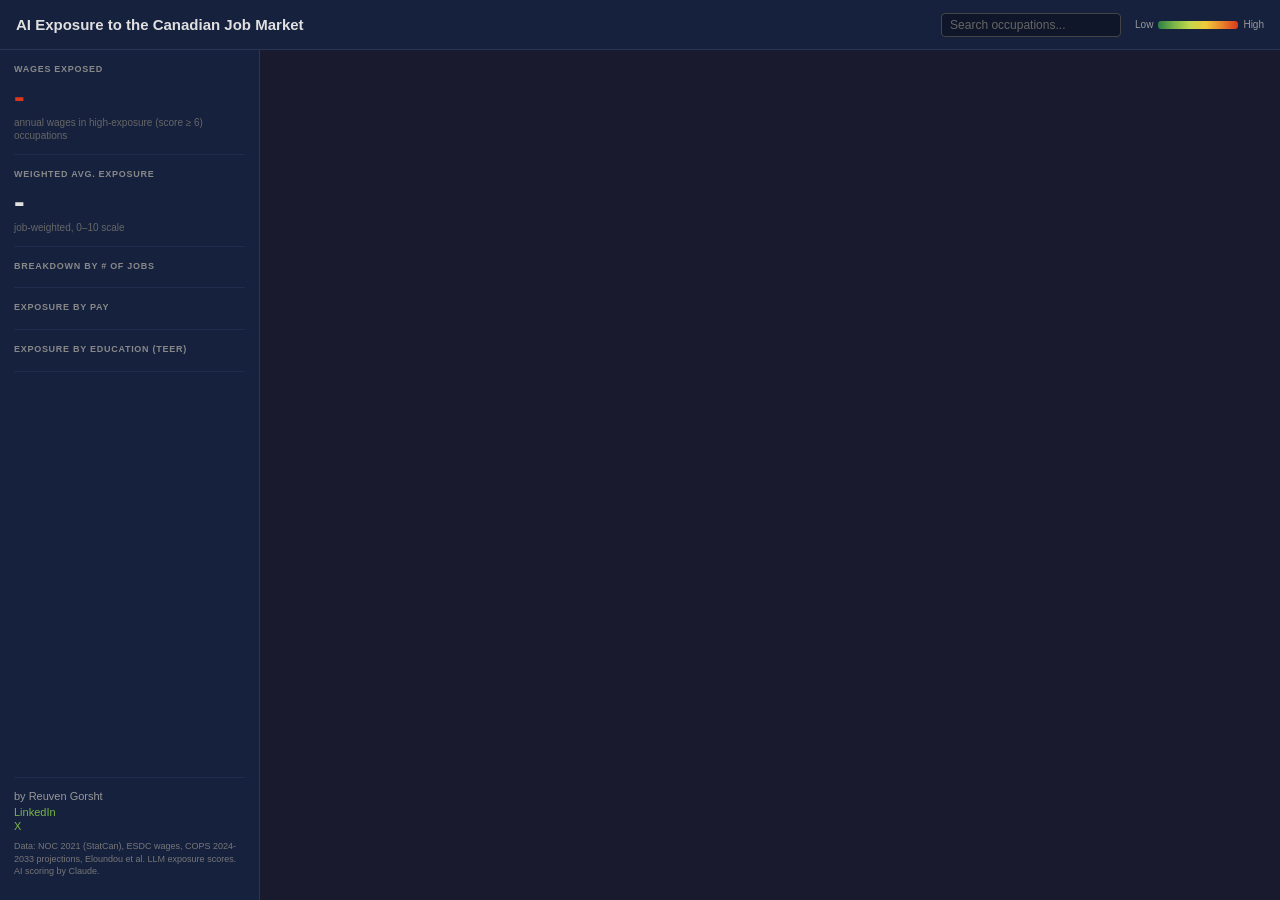
==== site/index.html @ a84623d9 "Remove total jobs stat and timeline filter Co-Authored-By: Claude Opus 4.6 (1M context) <noreply@ant" ====
<!DOCTYPE html>
<html lang="en">
<head>
    <meta charset="UTF-8">
    <meta name="viewport" content="width=device-width, initial-scale=1.0">
    <title>AI Exposure to the Canadian Job Market</title>
    <link rel="stylesheet" href="style.css">
    <script src="https://d3js.org/d3.v7.min.js"></script>
</head>
<body>
    <header>
        <h1>AI Exposure to the Canadian Job Market</h1>
        <div class="controls">
            <div class="search-group">
                <input type="text" id="search" placeholder="Search occupations..." autocomplete="off">
                <div id="search-results" class="search-results"></div>
            </div>
            <div class="legend">
                <span class="legend-label">Low</span>
                <div class="legend-gradient"></div>
                <span class="legend-label">High</span>
            </div>
        </div>
    </header>
    <div class="main-layout">
        <aside id="sidebar" class="sidebar">
            <div class="sidebar-section">
                <div class="stat-label">WAGES EXPOSED</div>
                <div class="stat-big stat-red" id="stat-wages">-</div>
                <div class="stat-sub" id="stat-wages-sub">annual wages in high-exposure (score &ge; 6) occupations</div>
            </div>
            <div class="sidebar-section">
                <div class="stat-label">WEIGHTED AVG. EXPOSURE</div>
                <div class="stat-big" id="stat-avg">-</div>
                <div class="stat-sub">job-weighted, 0&ndash;10 scale</div>
            </div>
            <div class="sidebar-section">
                <div class="stat-label">BREAKDOWN BY # OF JOBS</div>
                <div id="breakdown"></div>
            </div>
            <div class="sidebar-section">
                <div class="stat-label">EXPOSURE BY PAY</div>
                <div id="exposure-pay"></div>
            </div>
            <div class="sidebar-section">
                <div class="stat-label">EXPOSURE BY EDUCATION (TEER)</div>
                <div id="exposure-teer"></div>
            </div>
            <div class="sidebar-footer">
                <div class="footer-author">by Reuven Gorsht</div>
                <div class="footer-links">
                    <a href="https://www.linkedin.com/in/rgorsht/" target="_blank" rel="noopener">LinkedIn</a>
                    <a href="https://x.com/reuvengorsht" target="_blank" rel="noopener">X</a>
                </div>
                <div class="footer-sources">Data: NOC 2021 (StatCan), ESDC wages, COPS 2024-2033 projections, Eloundou et al. LLM exposure scores. AI scoring by Claude.</div>
            </div>
        </aside>
        <div id="treemap"></div>
    </div>
    <div id="tooltip" class="tooltip"></div>
    <script>
        const sidebarW = 260;
        const headerH = 50;
        // Measure actual container size to avoid overflow
        function getTreemapSize() {
            const container = document.getElementById("treemap");
            return {
                w: container.clientWidth || (window.innerWidth - sidebarW - 1),
                h: container.clientHeight || (window.innerHeight - headerH)
            };
        }
        let { w: width, h: height } = getTreemapSize();

        const colorScale = d3.scaleSequential()
            .domain([0, 10])
            .interpolator(d3.interpolateRgbBasis(["#2d7d46", "#7ab648", "#c4d84a", "#f0c93a", "#e8842a", "#d9381e"]));

        const fmt = d3.format("$,.0f");
        const fmtB = v => {
            if (v >= 1e12) return "$" + (v/1e12).toFixed(1) + "T";
            if (v >= 1e9) return "$" + (v/1e9).toFixed(1) + "B";
            if (v >= 1e6) return "$" + (v/1e6).toFixed(0) + "M";
            return "$" + d3.format(",.0f")(v);
        };
        const fmtM = v => {
            if (v >= 1e6) return (v/1e6).toFixed(1) + "M";
            if (v >= 1e3) return (v/1e3).toFixed(0) + "K";
            return v.toString();
        };
        const pct = d3.format(".0%");

        const tooltip = d3.select("#tooltip");
        const timelineLabels = {"0-2yr": "0-2 years", "2-3yr": "2-3 years", "3+yr": "3+ years"};
        const teerLabels = {
            1: "University degree",
            2: "College/apprentice 2yr+",
            3: "College/apprentice <2yr",
            4: "High school",
            5: "No formal education"
        };
        const payBuckets = [
            { label: "<$35K", min: 0, max: 35000 },
            { label: "$35\u201350K", min: 35000, max: 50000 },
            { label: "$50\u201375K", min: 50000, max: 75000 },
            { label: "$75\u2013100K", min: 75000, max: 100000 },
            { label: "$100K+", min: 100000, max: Infinity },
        ];

        let allData = [];
        let totalPayrollAll = 0;  // computed once from full dataset
        let totalJobsAll = 0;
        let activeTimeline = "all";
        let highlightedNoc = null;

        function buildTooltipHtml(dd) {
            const empStr = dd.employment ? fmtM(dd.employment) + " workers" : "";
            return `
                <strong>${dd.title}</strong><br>
                <span class="tt-dim">NOC ${dd.noc}${empStr ? " \u00b7 " + empStr : ""}</span><br>
                AI Exposure: <strong>${dd.ai_score}/10</strong><br>
                ${dd.ai_rationale ? `<span class="tt-dim">${dd.ai_rationale}</span><br>` : ""}
                AI Impact Timeline: <strong>${timelineLabels[dd.timeline] || dd.timeline}</strong><br>
                <span class="tt-dim">LLM Exposure \u2014
                    \u03b1 (LLM alone): ${pct(dd.alpha || 0)}
                    \u03b2 (LLM + tools): ${pct(dd.beta || 0)}
                    \u03b3 (LLM + full tooling): ${pct(dd.gamma || 0)}</span><br>
                ${dd.outlook ? `Demand Outlook: ${dd.outlook}<br>` : ""}
                Median Wage: ${dd.wage_median ? fmt(dd.wage_median) : "N/A"}<br>
                <span class="tt-dim">Range: ${dd.wage_low ? fmt(dd.wage_low) : "?"} \u2013 ${dd.wage_high ? fmt(dd.wage_high) : "?"}</span>
            `;
        }

        function updateSidebar(data) {
            const withEmp = data.filter(d => d.employment);
            const totalJobs = d3.sum(withEmp, d => d.employment);
            const weightedAvg = totalJobs > 0
                ? d3.sum(withEmp, d => d.employment * d.ai_score) / totalJobs
                : 0;

            // Wages exposed (score >= 6), % always relative to total Canadian payroll
            const highExp = withEmp.filter(d => d.ai_score >= 6 && d.wage_median);
            const wagesExposed = d3.sum(highExp, d => d.employment * d.wage_median);
            const wagesPct = totalPayrollAll > 0 ? (wagesExposed / totalPayrollAll * 100).toFixed(0) : 0;

            document.getElementById("stat-wages").textContent = fmtB(wagesExposed);
            document.getElementById("stat-wages-sub").innerHTML =
                `<span class="stat-highlight">${wagesPct}% of total Canadian payroll</span><br>in high-exposure (score \u2265 6) occupations`;

            document.getElementById("stat-jobs").textContent = fmtM(totalJobs);

            const avgEl = document.getElementById("stat-avg");
            avgEl.textContent = weightedAvg.toFixed(1);
            avgEl.style.color = colorScale(weightedAvg);

            // Breakdown by # of jobs
            const breakdownEl = document.getElementById("breakdown");
            breakdownEl.innerHTML = "";
            const levels = [
                { label: "Minimal (0-1)", min: 0, max: 1.5, color: "#2d7d46" },
                { label: "Low (2-3)", min: 1.5, max: 3.5, color: "#7ab648" },
                { label: "Moderate (4-5)", min: 3.5, max: 5.5, color: "#c4d84a" },
                { label: "High (6-7)", min: 5.5, max: 7.5, color: "#e8842a" },
                { label: "Very high (8-10)", min: 7.5, max: 10.5, color: "#d9381e" },
            ];
            levels.forEach(l => {
                const jobs = d3.sum(withEmp.filter(d => d.ai_score >= l.min && d.ai_score < l.max), d => d.employment);
                const pctVal = totalJobs > 0 ? (jobs / totalJobs * 100).toFixed(0) : 0;
                const row = document.createElement("div");
                row.className = "breakdown-row";
                row.innerHTML = `<span class="bd-dot" style="background:${l.color}"></span>
                    <span class="bd-label">${l.label}</span>
                    <span class="bd-value">${fmtM(jobs)}</span>
                    <span class="bd-pct">${pctVal}%</span>`;
                breakdownEl.appendChild(row);
            });

            // Exposure by pay
            const payEl = document.getElementById("exposure-pay");
            payEl.innerHTML = "";
            payBuckets.forEach(b => {
                const bucket = withEmp.filter(d => d.wage_median && d.wage_median >= b.min && d.wage_median < b.max);
                const bJobs = d3.sum(bucket, d => d.employment);
                const avg = bJobs > 0 ? d3.sum(bucket, d => d.employment * d.ai_score) / bJobs : 0;
                const row = document.createElement("div");
                row.className = "bar-row";
                row.innerHTML = `<span class="bar-label">${b.label}</span>
                    <div class="bar-track"><div class="bar-fill" style="width:${avg*10}%;background:${colorScale(avg)}"></div></div>
                    <span class="bar-value">${avg.toFixed(1)}</span>`;
                payEl.appendChild(row);
            });

            // Exposure by TEER (no management/0)
            const teerEl = document.getElementById("exposure-teer");
            teerEl.innerHTML = "";
            [1, 2, 3, 4, 5].forEach(t => {
                const bucket = withEmp.filter(d => d.teer === t);
                const bJobs = d3.sum(bucket, d => d.employment);
                const avg = bJobs > 0 ? d3.sum(bucket, d => d.employment * d.ai_score) / bJobs : 0;
                const row = document.createElement("div");
                row.className = "bar-row";
                row.innerHTML = `<span class="bar-label">${teerLabels[t]}</span>
                    <div class="bar-track"><div class="bar-fill" style="width:${avg*10}%;background:${colorScale(avg)}"></div></div>
                    <span class="bar-value">${avg.toFixed(1)}</span>`;
                teerEl.appendChild(row);
            });
        }

        function render(data) {
            d3.select("#treemap").selectAll("*").remove();
            updateSidebar(data);

            // Re-measure container to avoid overflow
            const size = getTreemapSize();
            width = size.w;
            height = size.h;

            if (data.length === 0) {
                d3.select("#treemap").append("p")
                    .attr("class", "empty-msg")
                    .text("No occupations match this filter.");
                return;
            }

            const grouped = d3.group(data, d => d.broad_category_name);
            const root = d3.hierarchy({
                name: "All Occupations",
                children: Array.from(grouped, ([key, values]) => ({
                    name: key,
                    children: values
                }))
            })
            .sum(d => d.employment || 1000)
            .sort((a, b) => b.value - a.value);

            d3.treemap()
                .size([width, height])
                .padding(1)
                .paddingTop(18)
                .round(true)(root);

            const svg = d3.select("#treemap")
                .append("svg")
                .attr("width", width)
                .attr("height", height);

            const groups = svg.selectAll("g.group")
                .data(root.children)
                .join("g")
                .attr("class", "group");

            groups.append("rect")
                .attr("x", d => d.x0)
                .attr("y", d => d.y0)
                .attr("width", d => d.x1 - d.x0)
                .attr("height", d => d.y1 - d.y0)
                .attr("fill", "none")
                .attr("stroke", "#333")
                .attr("stroke-width", 1.5);

            groups.append("text")
                .attr("x", d => d.x0 + 3)
                .attr("y", d => d.y0 + 13)
                .text(d => {
                    const w = d.x1 - d.x0;
                    if (w < 60) return "";
                    const maxChars = Math.floor(w / 6);
                    const name = d.data.name;
                    return name.length > maxChars ? name.slice(0, maxChars - 1) + "\u2026" : name;
                })
                .attr("class", "group-label");

            const leaves = svg.selectAll("g.leaf")
                .data(root.leaves())
                .join("g")
                .attr("class", "leaf")
                .attr("transform", d => `translate(${d.x0},${d.y0})`);

            leaves.append("rect")
                .attr("id", d => `tile-${d.data.noc}`)
                .attr("width", d => d.x1 - d.x0)
                .attr("height", d => d.y1 - d.y0)
                .attr("fill", d => colorScale(d.data.ai_score))
                .attr("stroke", "#fff")
                .attr("stroke-width", d => d.data.noc === highlightedNoc ? 3 : 0.5)
                .on("mouseover", (event, d) => {
                    tooltip.style("display", "block").html(buildTooltipHtml(d.data));
                })
                .on("mousemove", (event) => {
                    const ttNode = tooltip.node();
                    const ttW = ttNode.offsetWidth || 420;
                    const ttH = ttNode.offsetHeight || 200;
                    const winW = window.innerWidth;
                    const winH = window.innerHeight;

                    let left = event.pageX + 15;
                    let top = event.pageY - 10;

                    // Flip left if tooltip would go off right edge
                    if (left + ttW > winW - 10) {
                        left = event.pageX - ttW - 15;
                    }
                    // Flip up if tooltip would go off bottom edge
                    if (top + ttH > winH - 10) {
                        top = event.pageY - ttH - 10;
                    }

                    tooltip
                        .style("left", left + "px")
                        .style("top", top + "px");
                })
                .on("mouseout", () => {
                    tooltip.style("display", "none");
                });

            leaves.append("text")
                .attr("x", 3)
                .attr("y", 12)
                .text(d => {
                    const w = d.x1 - d.x0;
                    const h = d.y1 - d.y0;
                    if (w < 36 || h < 14) return "";
                    const maxChars = Math.floor(w / 6);
                    const title = d.data.title;
                    return title.length > maxChars ? title.slice(0, maxChars - 1) + "\u2026" : title;
                })
                .attr("class", "tile-label");

            if (highlightedNoc) {
                const tile = d3.select(`#tile-${highlightedNoc}`);
                if (!tile.empty()) {
                    tile.attr("stroke", "#fff").attr("stroke-width", 3);
                    const leaf = tile.datum();
                    if (leaf) {
                        tooltip.style("display", "block")
                            .html(buildTooltipHtml(leaf.data))
                            .style("left", ((leaf.x0 + leaf.x1) / 2 + sidebarW + 15) + "px")
                            .style("top", ((leaf.y0 + leaf.y1) / 2 + headerH + 10) + "px");
                    }
                }
            }
        }

        function updateView() {
            const filtered = activeTimeline === "all"
                ? allData
                : allData.filter(d => d.timeline === activeTimeline);
            render(filtered);
        }

        // Filter buttons
        document.querySelectorAll(".filter-btn").forEach(btn => {
            btn.addEventListener("click", () => {
                document.querySelectorAll(".filter-btn").forEach(b => b.classList.remove("active"));
                btn.classList.add("active");
                activeTimeline = btn.dataset.timeline;
                highlightedNoc = null;
                updateView();
            });
        });

        // Search
        const searchInput = document.getElementById("search");
        const searchResults = document.getElementById("search-results");

        searchInput.addEventListener("input", () => {
            const q = searchInput.value.trim().toLowerCase();
            searchResults.innerHTML = "";
            if (q.length < 2) { searchResults.style.display = "none"; return; }

            const matches = allData
                .filter(d => d.title.toLowerCase().includes(q) || d.noc.includes(q))
                .slice(0, 10);
            if (matches.length === 0) { searchResults.style.display = "none"; return; }

            matches.forEach(d => {
                const div = document.createElement("div");
                div.className = "search-result-item";
                div.innerHTML = `<span class="sr-title">${d.title}</span> <span class="sr-meta">NOC ${d.noc} \u00b7 ${d.ai_score}/10 \u00b7 ${timelineLabels[d.timeline] || d.timeline}</span>`;
                div.addEventListener("click", () => {
                    highlightedNoc = d.noc;
                    searchInput.value = d.title;
                    searchResults.style.display = "none";
                    document.querySelectorAll(".filter-btn").forEach(b => b.classList.remove("active"));
                    document.querySelector('[data-timeline="all"]').classList.add("active");
                    activeTimeline = "all";
                    updateView();
                });
                searchResults.appendChild(div);
            });
            searchResults.style.display = "block";
        });

        document.addEventListener("click", (e) => {
            if (!e.target.closest(".search-group")) searchResults.style.display = "none";
        });

        searchInput.addEventListener("keydown", (e) => {
            if (e.key === "Escape") {
                searchInput.value = "";
                searchResults.style.display = "none";
                highlightedNoc = null;
                tooltip.style("display", "none");
                updateView();
            }
        });

        d3.json("data.json").then(data => {
            allData = data;
            // Compute global totals once from full dataset
            const withEmp = data.filter(d => d.employment);
            totalPayrollAll = d3.sum(withEmp.filter(d => d.wage_median), d => d.employment * d.wage_median);
            totalJobsAll = d3.sum(withEmp, d => d.employment);
            render(data);
        });
    </script>
</body>
</html>
---- site/style.css ----
* {
    margin: 0;
    padding: 0;
    box-sizing: border-box;
}

body {
    font-family: -apple-system, BlinkMacSystemFont, "Segoe UI", Roboto, sans-serif;
    background: #1a1a2e;
    color: #e0e0e0;
    overflow: hidden;
}

/* Header */
header {
    padding: 8px 16px;
    background: #16213e;
    display: flex;
    align-items: center;
    gap: 14px;
    height: 50px;
    border-bottom: 1px solid #2a3555;
}

h1 {
    font-size: 15px;
    font-weight: 600;
    white-space: nowrap;
}

.controls {
    display: flex;
    align-items: center;
    gap: 14px;
    margin-left: auto;
}

/* Search */
.search-group {
    position: relative;
}

#search {
    width: 180px;
    padding: 4px 8px;
    font-size: 12px;
    border: 1px solid #444;
    border-radius: 4px;
    background: #0f1629;
    color: #e0e0e0;
    outline: none;
    transition: border-color 0.15s;
}

#search:focus { border-color: #2d7d46; }
#search::placeholder { color: #666; }

.search-results {
    display: none;
    position: absolute;
    top: 100%;
    left: 0;
    width: 340px;
    max-height: 300px;
    overflow-y: auto;
    background: #16213e;
    border: 1px solid #444;
    border-radius: 6px;
    margin-top: 4px;
    z-index: 200;
    box-shadow: 0 8px 24px rgba(0,0,0,0.5);
}

.search-result-item {
    padding: 7px 10px;
    cursor: pointer;
    border-bottom: 1px solid #1a2744;
    transition: background 0.1s;
}
.search-result-item:last-child { border-bottom: none; }
.search-result-item:hover { background: #1e3054; }
.sr-title { display: block; font-size: 12px; color: #e0e0e0; }
.sr-meta { font-size: 10px; color: #888; }

/* Filters */
.filter-group {
    display: flex;
    align-items: center;
    gap: 4px;
}

.filter-label {
    font-size: 11px;
    color: #999;
    margin-right: 2px;
    white-space: nowrap;
}

.filter-btn {
    padding: 3px 8px;
    font-size: 11px;
    border: 1px solid #444;
    border-radius: 4px;
    background: transparent;
    color: #999;
    cursor: pointer;
    transition: all 0.15s;
    white-space: nowrap;
}
.filter-btn:hover { border-color: #666; color: #ccc; }
.filter-btn.active { background: #2d7d46; border-color: #2d7d46; color: #fff; }

/* Legend */
.legend {
    display: flex;
    align-items: center;
    gap: 5px;
    font-size: 10px;
    color: #999;
}

.legend-gradient {
    width: 80px;
    height: 8px;
    border-radius: 3px;
    background: linear-gradient(to right, #2d7d46, #7ab648, #c4d84a, #f0c93a, #e8842a, #d9381e);
}
.legend-label { white-space: nowrap; }

/* Main layout */
.main-layout {
    display: flex;
    height: calc(100vh - 50px);
}

/* Sidebar */
.sidebar {
    width: 260px;
    min-width: 260px;
    background: #16213e;
    border-right: 1px solid #2a3555;
    overflow-y: auto;
    padding: 14px;
    display: flex;
    flex-direction: column;
}

.sidebar-section {
    margin-bottom: 14px;
    padding-bottom: 12px;
    border-bottom: 1px solid #1e2d4d;
}
.sidebar-section:last-of-type { border-bottom: none; margin-bottom: 0; }

.sidebar-footer {
    margin-top: auto;
    padding-top: 12px;
    border-top: 1px solid #1e2d4d;
}

.footer-sources {
    font-size: 9px;
    color: #777;
    line-height: 1.4;
    margin-bottom: 8px;
}

.footer-author {
    font-size: 11px;
    color: #999;
    margin-bottom: 4px;
}

.footer-links {
    display: flex;
    flex-direction: column;
    gap: 2px;
    margin-bottom: 8px;
}

.footer-links a {
    color: #7ab648;
    text-decoration: none;
    font-size: 11px;
}

.footer-links a:hover {
    text-decoration: underline;
    color: #a0d468;
}

.stat-label {
    font-size: 9px;
    font-weight: 700;
    letter-spacing: 0.08em;
    color: #888;
    text-transform: uppercase;
    margin-bottom: 3px;
    line-height: 1.3;
}

.stat-big {
    font-size: 32px;
    font-weight: 700;
    line-height: 1.1;
    color: #e0e0e0;
}

.stat-red { color: #d9381e; }

.stat-sub {
    font-size: 10px;
    color: #666;
    margin-top: 2px;
    line-height: 1.3;
}

.stat-highlight {
    color: #fff;
    font-weight: 600;
}

/* Breakdown rows */
.breakdown-row {
    display: flex;
    align-items: center;
    gap: 6px;
    padding: 2px 0;
    font-size: 11px;
}

.bd-dot {
    width: 8px;
    height: 8px;
    border-radius: 2px;
    flex-shrink: 0;
}

.bd-label {
    flex: 1;
    color: #ccc;
    white-space: nowrap;
    overflow: hidden;
    text-overflow: ellipsis;
}

.bd-value {
    font-weight: 600;
    color: #e0e0e0;
    width: 42px;
    text-align: right;
    flex-shrink: 0;
}

.bd-pct {
    color: #888;
    width: 30px;
    text-align: right;
    flex-shrink: 0;
}

/* Bar chart rows */
.bar-row {
    display: flex;
    align-items: center;
    gap: 6px;
    padding: 2px 0;
    font-size: 10px;
}

.bar-label {
    width: 70px;
    text-align: right;
    color: #aaa;
    flex-shrink: 0;
    font-size: 10px;
    white-space: nowrap;
    overflow: hidden;
    text-overflow: ellipsis;
}

.bar-track {
    flex: 1;
    height: 12px;
    background: #0f1629;
    border-radius: 3px;
    overflow: hidden;
}

.bar-fill {
    height: 100%;
    border-radius: 3px;
    transition: width 0.3s;
}

.bar-value {
    width: 26px;
    text-align: right;
    font-weight: 600;
    color: #e0e0e0;
    flex-shrink: 0;
}

/* Treemap */
#treemap {
    flex: 1;
    overflow: hidden;
    min-width: 0;
}

.empty-msg {
    text-align: center;
    padding: 60px;
    color: #666;
    font-size: 16px;
}

.group-label {
    font-size: 11px;
    font-weight: 600;
    fill: #fff;
    pointer-events: none;
    text-shadow: 0 1px 2px rgba(0,0,0,0.8);
}

.tile-label {
    font-size: 10px;
    fill: #fff;
    pointer-events: none;
    text-shadow: 0 1px 2px rgba(0,0,0,0.6);
}

/* Tooltip */
.tooltip {
    display: none;
    position: absolute;
    background: rgba(22, 33, 62, 0.95);
    border: 1px solid #444;
    border-radius: 6px;
    padding: 10px 12px;
    font-size: 12px;
    line-height: 1.4;
    max-width: 420px;
    pointer-events: none;
    z-index: 100;
    box-shadow: 0 4px 12px rgba(0,0,0,0.4);
}

.tt-dim {
    color: #888;
    font-size: 11px;
}
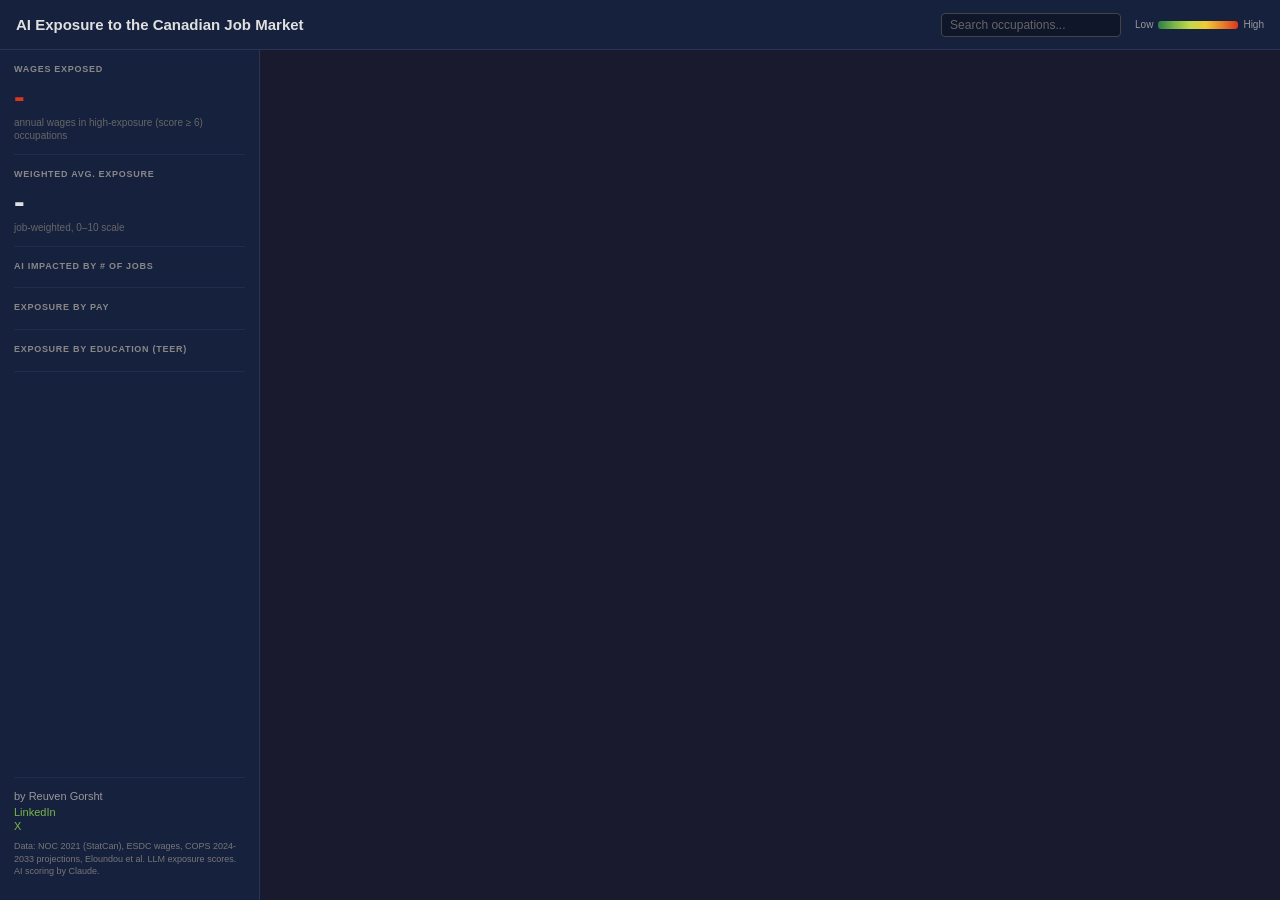
==== commit d00dcd95: "Rename breakdown label to AI IMPACTED BY # OF JOBS Co-Authored-By: Claude Opus 4.6 (1M context) <nor" ====
--- a/site/index.html
+++ b/site/index.html
@@ -35,7 +35,7 @@
                 <div class="stat-sub">job-weighted, 0&ndash;10 scale</div>
             </div>
             <div class="sidebar-section">
-                <div class="stat-label">BREAKDOWN BY # OF JOBS</div>
+                <div class="stat-label">AI IMPACTED BY # OF JOBS</div>
                 <div id="breakdown"></div>
             </div>
             <div class="sidebar-section">
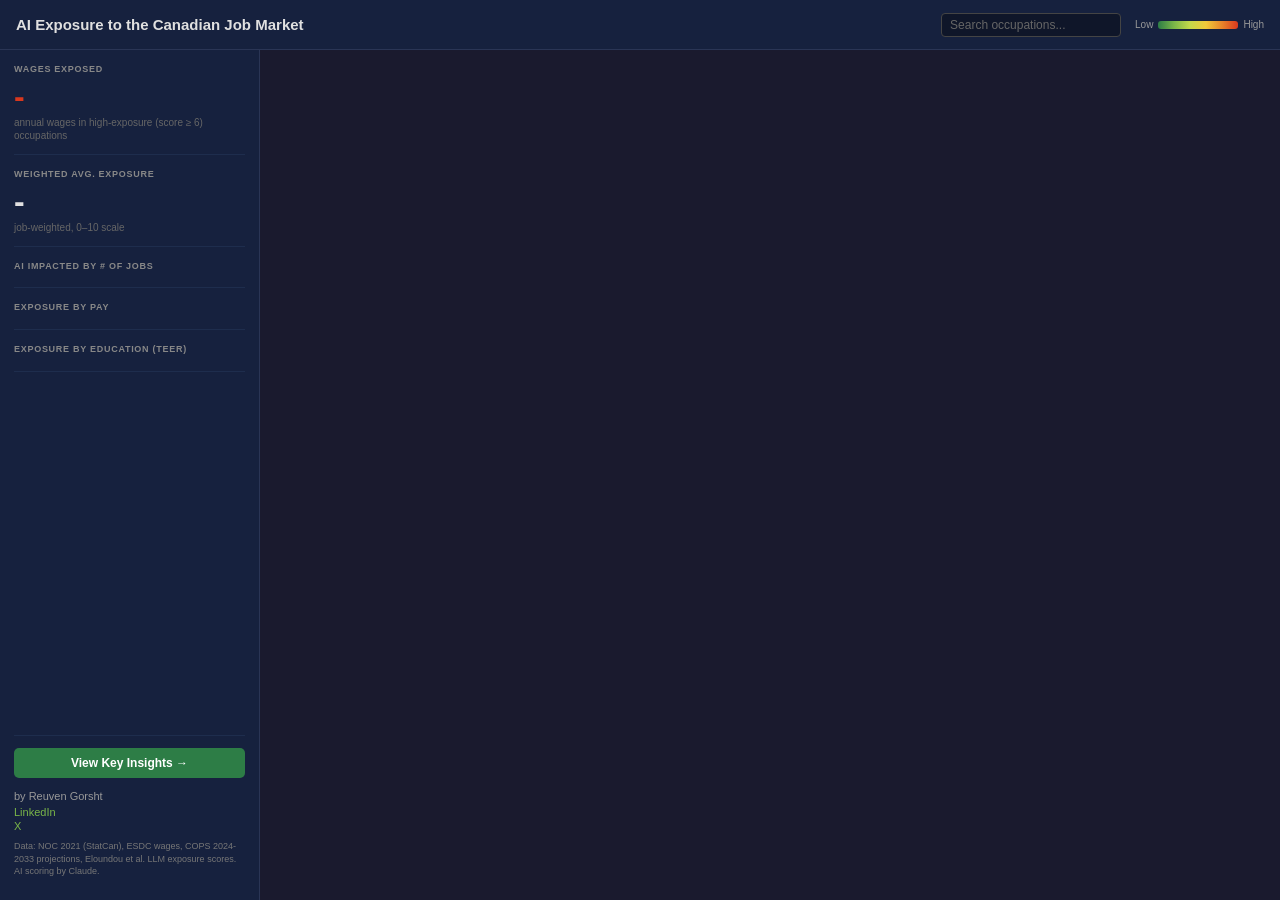
==== commit 6fd824da: "Add insights dashboard page with key metrics 8 sections: hero stats, sector heatmap, pay paradox, ed" ====
--- a/site/index.html
+++ b/site/index.html
@@ -47,6 +47,7 @@
                 <div id="exposure-teer"></div>
             </div>
             <div class="sidebar-footer">
+                <a href="insights.html" class="insights-link">View Key Insights &rarr;</a>
                 <div class="footer-author">by Reuven Gorsht</div>
                 <div class="footer-links">
                     <a href="https://www.linkedin.com/in/rgorsht/" target="_blank" rel="noopener">LinkedIn</a>
@@ -61,15 +62,18 @@
     <script>
         const sidebarW = 260;
         const headerH = 50;
-        // Measure actual container size to avoid overflow
         function getTreemapSize() {
             const container = document.getElementById("treemap");
+            const w = container.clientWidth;
+            const h = container.clientHeight;
+            // Fallback if container hasn't been laid out yet
             return {
-                w: container.clientWidth || (window.innerWidth - sidebarW - 1),
-                h: container.clientHeight || (window.innerHeight - headerH)
+                w: w > 0 ? w : Math.max(window.innerWidth - sidebarW - 1, 400),
+                h: h > 0 ? h : Math.max(window.innerHeight - headerH, 400)
             };
         }
-        let { w: width, h: height } = getTreemapSize();
+        let width = Math.max(window.innerWidth - sidebarW - 1, 400);
+        let height = Math.max(window.innerHeight - headerH, 400);
 
         const colorScale = d3.scaleSequential()
             .domain([0, 10])
@@ -146,7 +150,6 @@
             document.getElementById("stat-wages-sub").innerHTML =
                 `<span class="stat-highlight">${wagesPct}% of total Canadian payroll</span><br>in high-exposure (score \u2265 6) occupations`;
 
-            document.getElementById("stat-jobs").textContent = fmtM(totalJobs);
 
             const avgEl = document.getElementById("stat-avg");
             avgEl.textContent = weightedAvg.toFixed(1);
@@ -410,7 +413,10 @@
             const withEmp = data.filter(d => d.employment);
             totalPayrollAll = d3.sum(withEmp.filter(d => d.wage_median), d => d.employment * d.wage_median);
             totalJobsAll = d3.sum(withEmp, d => d.employment);
-            render(data);
+            // Wait for layout to be fully computed before rendering
+            requestAnimationFrame(() => {
+                requestAnimationFrame(() => render(data));
+            });
         });
     </script>
 </body>
--- a/site/style.css
+++ b/site/style.css
@@ -152,6 +152,21 @@
 }
 .sidebar-section:last-of-type { border-bottom: none; margin-bottom: 0; }
 
+.insights-link {
+    display: block;
+    text-align: center;
+    padding: 8px 12px;
+    margin-bottom: 12px;
+    background: #2d7d46;
+    color: #fff;
+    font-size: 12px;
+    font-weight: 600;
+    text-decoration: none;
+    border-radius: 5px;
+    transition: background 0.15s;
+}
+.insights-link:hover { background: #359952; }
+
 .sidebar-footer {
     margin-top: auto;
     padding-top: 12px;
@@ -306,6 +321,7 @@
     flex: 1;
     overflow: hidden;
     min-width: 0;
+    min-height: 400px;
 }
 
 .empty-msg {
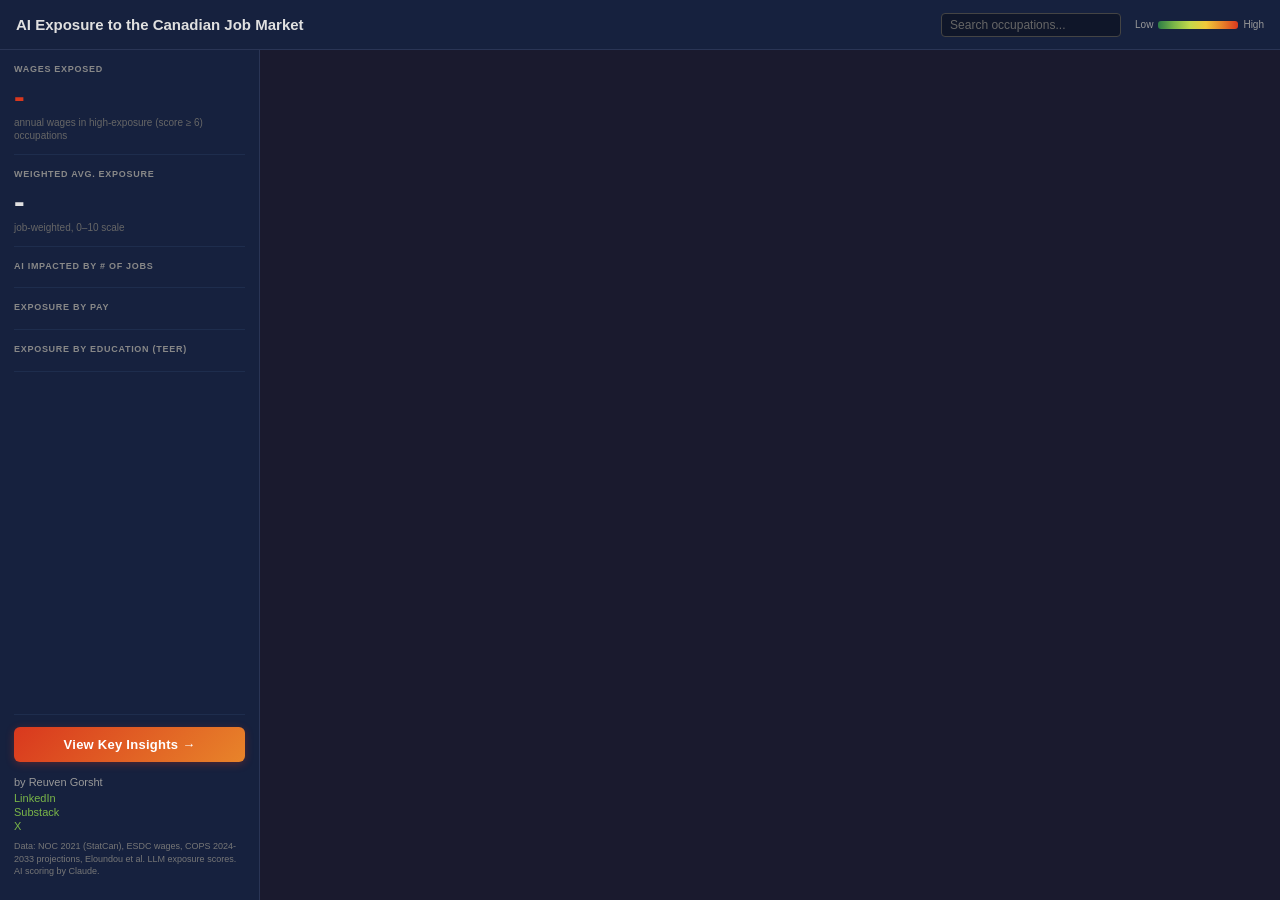
==== commit 3bd2aa80: "Add deep analytics: scatter plot, immigration, growth curves, themes - Supply/demand gap + immigrati" ====
--- a/site/index.html
+++ b/site/index.html
@@ -51,6 +51,7 @@
                 <div class="footer-author">by Reuven Gorsht</div>
                 <div class="footer-links">
                     <a href="https://www.linkedin.com/in/rgorsht/" target="_blank" rel="noopener">LinkedIn</a>
+                    <a href="https://reuvengorsht.substack.com/" target="_blank" rel="noopener">Substack</a>
                     <a href="https://x.com/reuvengorsht" target="_blank" rel="noopener">X</a>
                 </div>
                 <div class="footer-sources">Data: NOC 2021 (StatCan), ESDC wages, COPS 2024-2033 projections, Eloundou et al. LLM exposure scores. AI scoring by Claude.</div>
--- a/site/style.css
+++ b/site/style.css
@@ -155,17 +155,23 @@
 .insights-link {
     display: block;
     text-align: center;
-    padding: 8px 12px;
-    margin-bottom: 12px;
-    background: #2d7d46;
+    padding: 10px 14px;
+    margin-bottom: 14px;
+    background: linear-gradient(135deg, #d9381e, #e8842a);
     color: #fff;
-    font-size: 12px;
-    font-weight: 600;
+    font-size: 13px;
+    font-weight: 700;
     text-decoration: none;
-    border-radius: 5px;
-    transition: background 0.15s;
-}
-.insights-link:hover { background: #359952; }
+    border-radius: 6px;
+    transition: all 0.2s;
+    box-shadow: 0 2px 8px rgba(217, 56, 30, 0.3);
+    letter-spacing: 0.02em;
+}
+.insights-link:hover {
+    background: linear-gradient(135deg, #e8842a, #f0c93a);
+    box-shadow: 0 4px 16px rgba(217, 56, 30, 0.5);
+    transform: translateY(-1px);
+}
 
 .sidebar-footer {
     margin-top: auto;
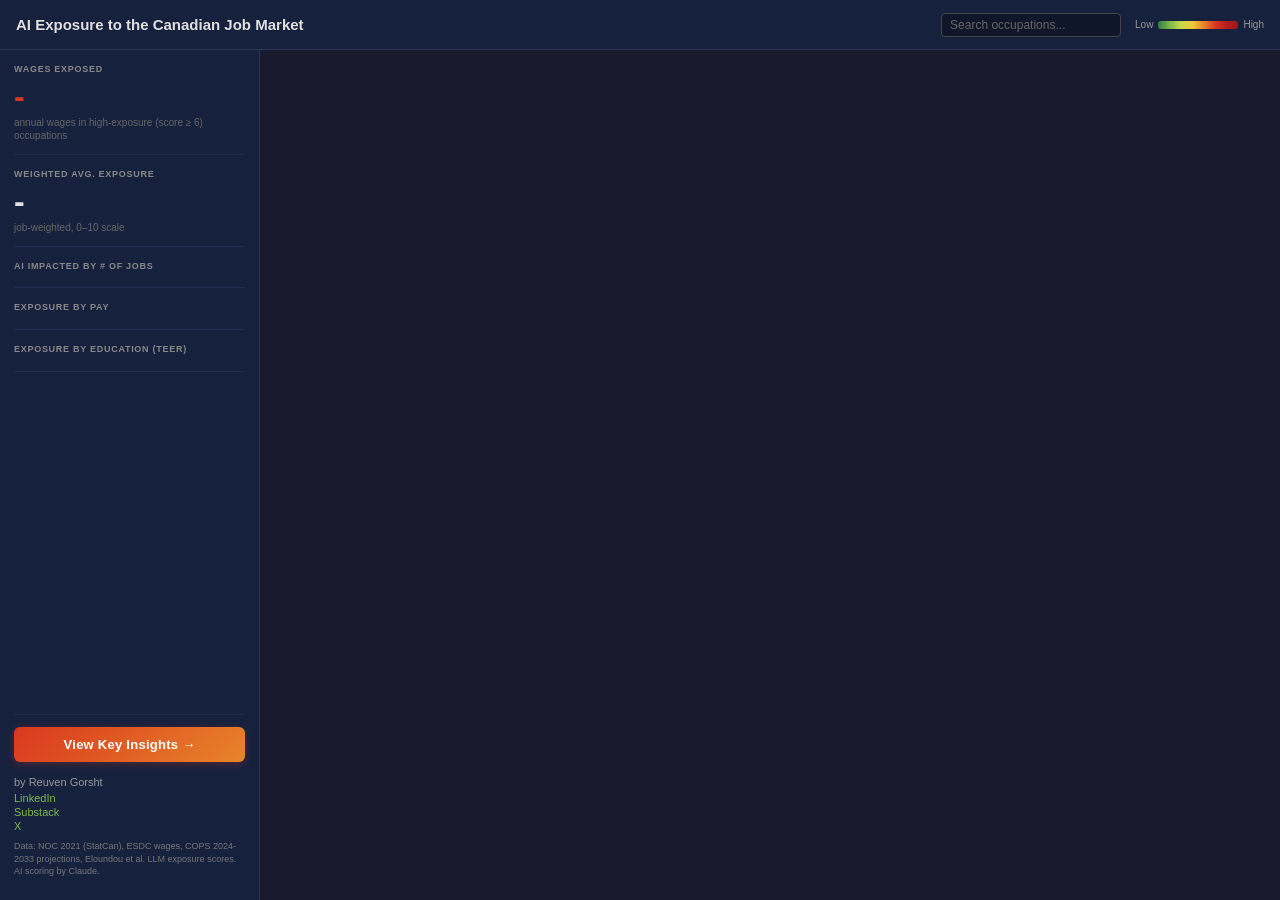
==== commit f6a461d2: "Shift color ramp redder for high exposure (8+) scores Co-Authored-By: Claude Opus 4.6 (1M context) <" ====
--- a/site/index.html
+++ b/site/index.html
@@ -78,7 +78,7 @@
 
         const colorScale = d3.scaleSequential()
             .domain([0, 10])
-            .interpolator(d3.interpolateRgbBasis(["#2d7d46", "#7ab648", "#c4d84a", "#f0c93a", "#e8842a", "#d9381e"]));
+            .interpolator(d3.interpolateRgbBasis(["#2d7d46", "#7ab648", "#c4d84a", "#f0c93a", "#e8842a", "#d9381e", "#b91c1c", "#991b1b"]));
 
         const fmt = d3.format("$,.0f");
         const fmtB = v => {
--- a/site/style.css
+++ b/site/style.css
@@ -123,7 +123,7 @@
     width: 80px;
     height: 8px;
     border-radius: 3px;
-    background: linear-gradient(to right, #2d7d46, #7ab648, #c4d84a, #f0c93a, #e8842a, #d9381e);
+    background: linear-gradient(to right, #2d7d46, #7ab648, #c4d84a, #f0c93a, #e8842a, #d9381e, #b91c1c, #991b1b);
 }
 .legend-label { white-space: nowrap; }
 
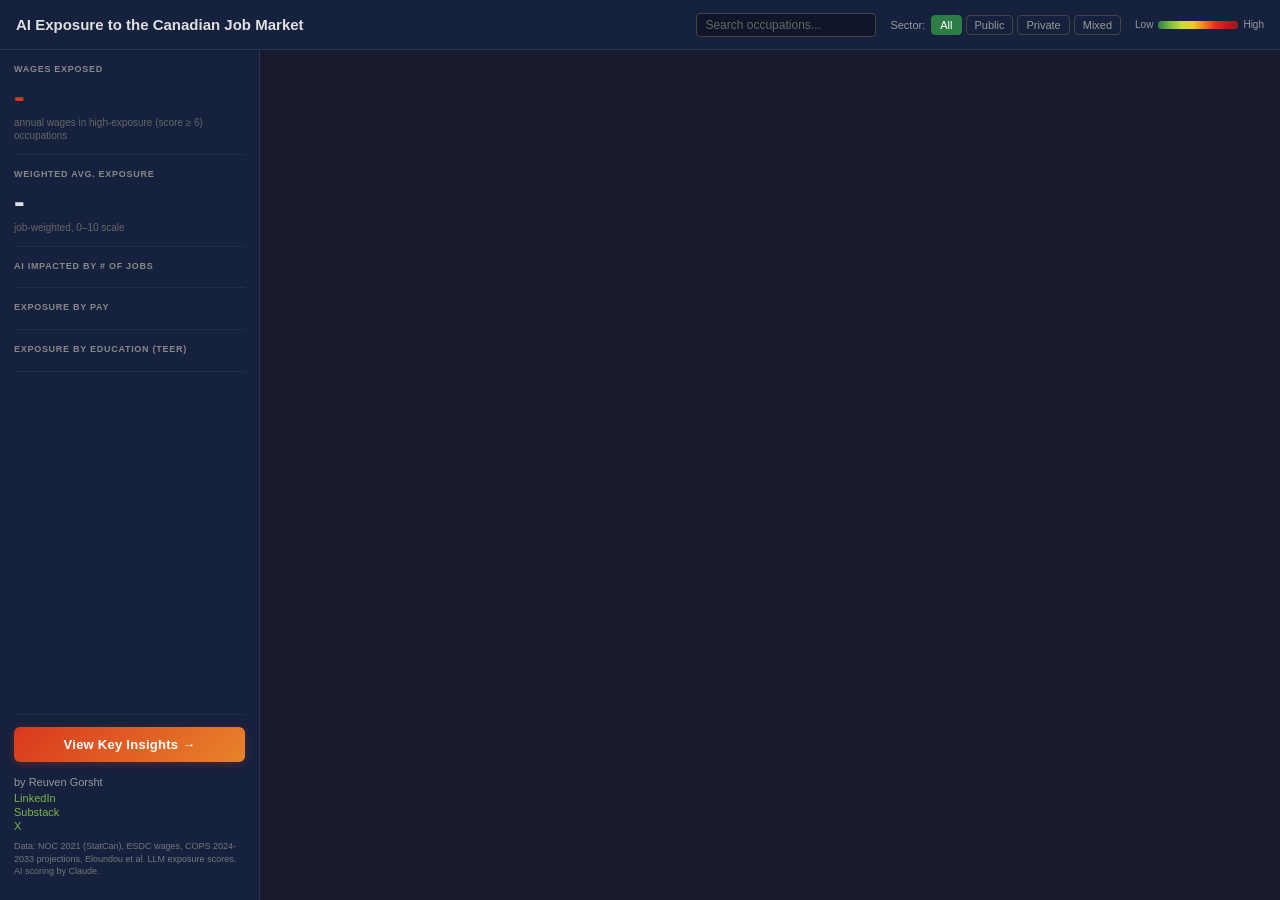
==== commit 2e201363: "Add public/private sector classification and filter LLM-classified 516 occupations into public/priva" ====
--- a/site/index.html
+++ b/site/index.html
@@ -14,6 +14,13 @@
             <div class="search-group">
                 <input type="text" id="search" placeholder="Search occupations..." autocomplete="off">
                 <div id="search-results" class="search-results"></div>
+            </div>
+            <div class="filter-group">
+                <span class="filter-label">Sector:</span>
+                <button class="filter-btn active" data-sector="all">All</button>
+                <button class="filter-btn" data-sector="public">Public</button>
+                <button class="filter-btn" data-sector="private">Private</button>
+                <button class="filter-btn" data-sector="mixed">Mixed</button>
             </div>
             <div class="legend">
                 <span class="legend-label">Low</span>
@@ -115,6 +122,7 @@
         let totalPayrollAll = 0;  // computed once from full dataset
         let totalJobsAll = 0;
         let activeTimeline = "all";
+        let activeSector = "all";
         let highlightedNoc = null;
 
         function buildTooltipHtml(dd) {
@@ -345,18 +353,22 @@
         }
 
         function updateView() {
-            const filtered = activeTimeline === "all"
-                ? allData
-                : allData.filter(d => d.timeline === activeTimeline);
+            let filtered = allData;
+            if (activeTimeline !== "all") {
+                filtered = filtered.filter(d => d.timeline === activeTimeline);
+            }
+            if (activeSector !== "all") {
+                filtered = filtered.filter(d => d.sector === activeSector);
+            }
             render(filtered);
         }
 
-        // Filter buttons
-        document.querySelectorAll(".filter-btn").forEach(btn => {
+        // Sector filter buttons
+        document.querySelectorAll("[data-sector]").forEach(btn => {
             btn.addEventListener("click", () => {
-                document.querySelectorAll(".filter-btn").forEach(b => b.classList.remove("active"));
+                document.querySelectorAll("[data-sector]").forEach(b => b.classList.remove("active"));
                 btn.classList.add("active");
-                activeTimeline = btn.dataset.timeline;
+                activeSector = btn.dataset.sector;
                 highlightedNoc = null;
                 updateView();
             });
@@ -384,8 +396,9 @@
                     highlightedNoc = d.noc;
                     searchInput.value = d.title;
                     searchResults.style.display = "none";
-                    document.querySelectorAll(".filter-btn").forEach(b => b.classList.remove("active"));
-                    document.querySelector('[data-timeline="all"]').classList.add("active");
+                    document.querySelectorAll("[data-sector]").forEach(b => b.classList.remove("active"));
+                    document.querySelector('[data-sector="all"]').classList.add("active");
+                    activeSector = "all";
                     activeTimeline = "all";
                     updateView();
                 });
